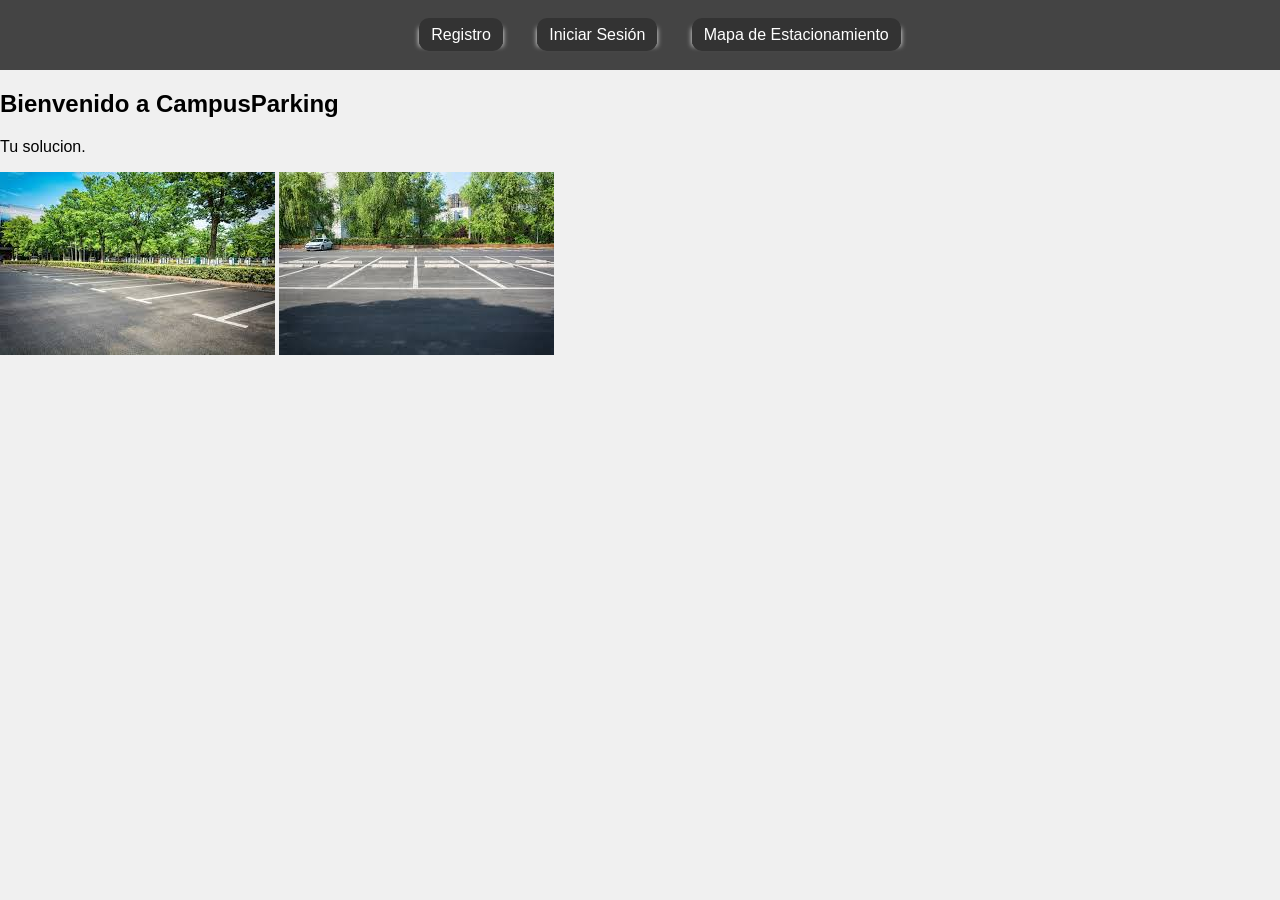
==== Index.html @ c3f00fa8 "feat: :sparkles: initial commit with HTML, CSS, JavaScript files and images for CampusParking projec" ====
<!DOCTYPE html>
<html lang="es">
<head>
    <meta charset="UTF-8">
    <meta name="viewport" content="width=device-width, initial-scale=1.0">
    <link rel="stylesheet" href="CSS/style.css">
    <title>CampusParking</title>
</head>
<body>
    <nav>
        <ul>
            <li><a href="registro.html">Registro</a></li>
            <li><a href="login.html">Iniciar Sesión</a></li>
            <li><a href="mapa.html">Mapa de Estacionamiento</a></li>
        </ul>
    </nav>
    <section>
        <h1>Bienvenido a CampusParking</h1>
        <p>Tu solucion.</p>
        <img src="Img/img.jpeg" alt="estacionamiento">
        <img src="Img/esta.jpeg" alt="estacionamiento">
    </section>
    
</body>
</html>
---- CSS/style.css ----
body {
    background-color: #f0f0f0;
    font-family: Arial, sans-serif;
    margin: 0;
    padding: 0;
}
header {
    background-color: #333;
    color: white;
    padding: 20px;
    text-align: center;
}
nav {
    background-color: #444;
    padding: 10px;
    display: flex;
    justify-content: center;
    align-items: center;
    flex-wrap: nowrap; 
    overflow-x: auto; 
}
li {
    list-style: none;
    margin: 0 15px;
    display: inline-block; 
    box-shadow: #f0f0f0 0px 2px 5px; 
}
a {
    color: white;
    text-decoration: none;
    font-size: 16px; 
    background-color: #333;
    border-radius: 10px;
    padding: 8px 12px; 
}
a:hover {
    text-decoration: underline;
}
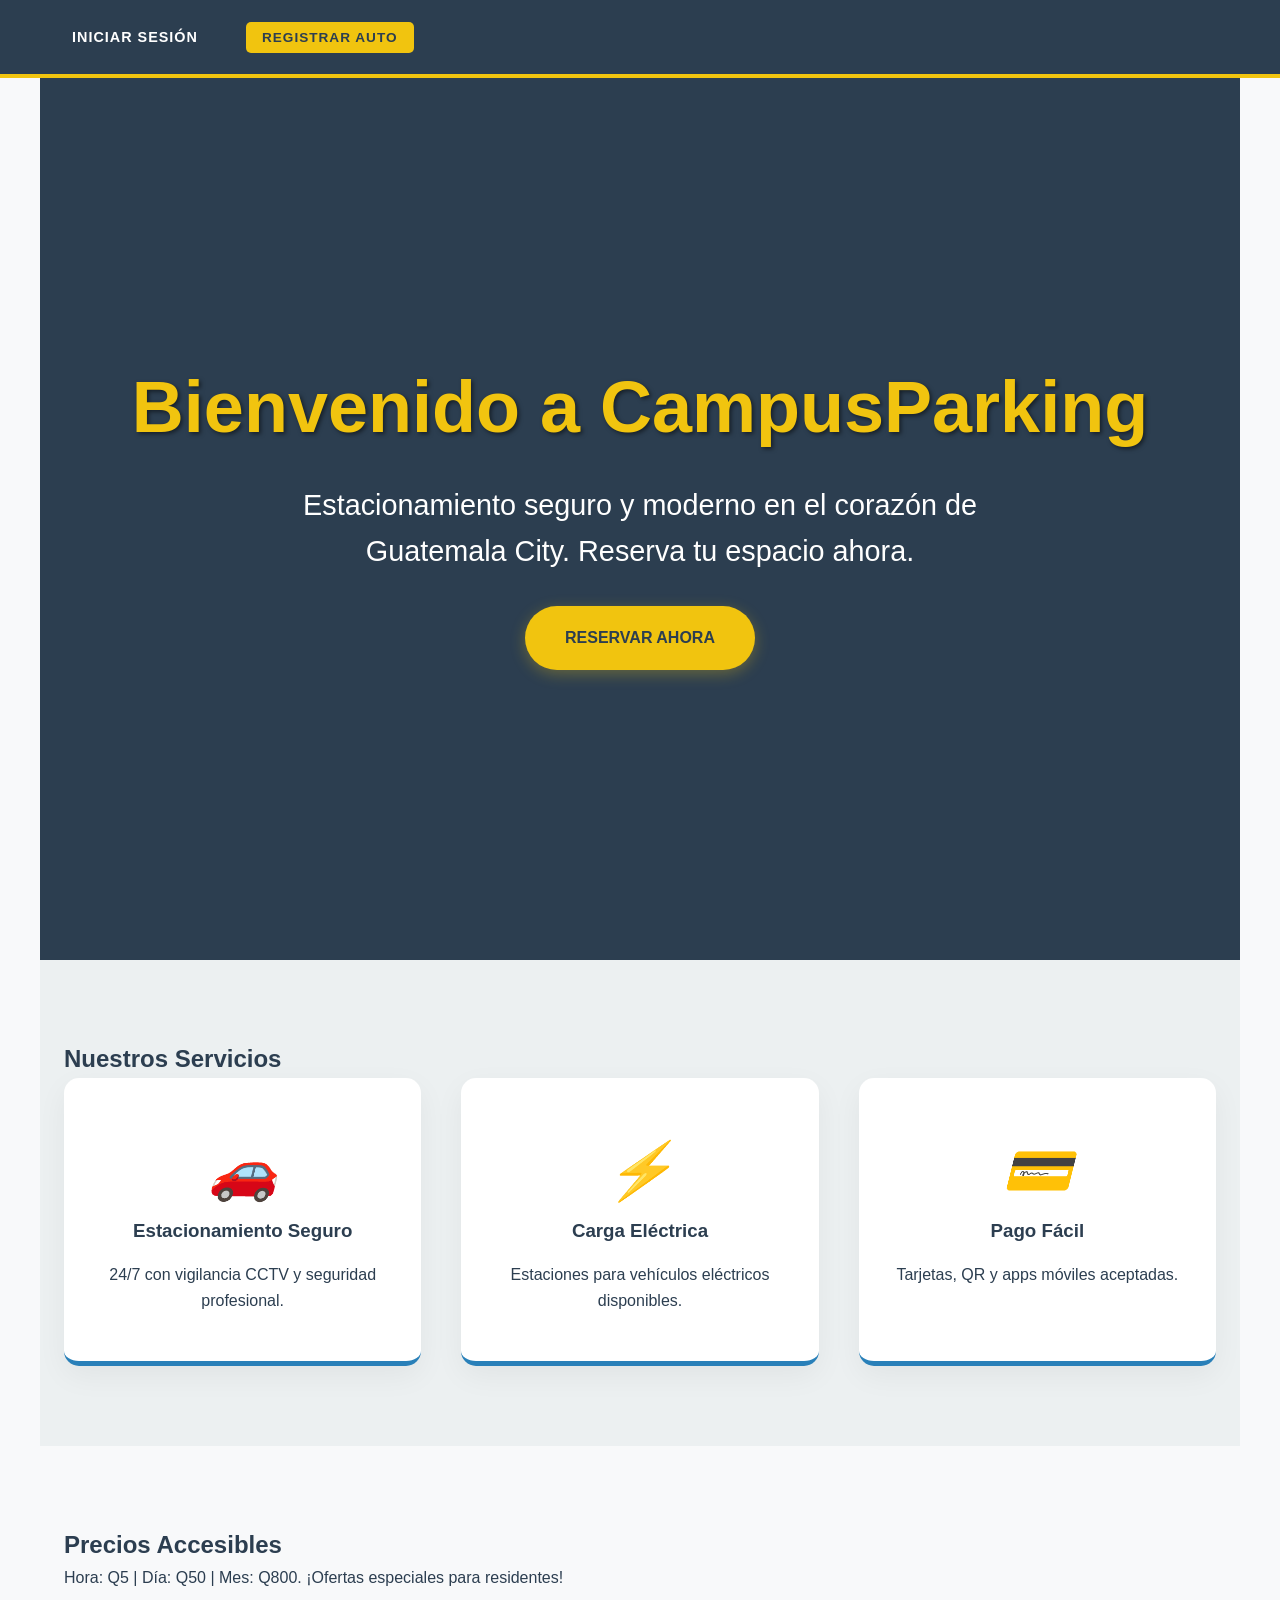
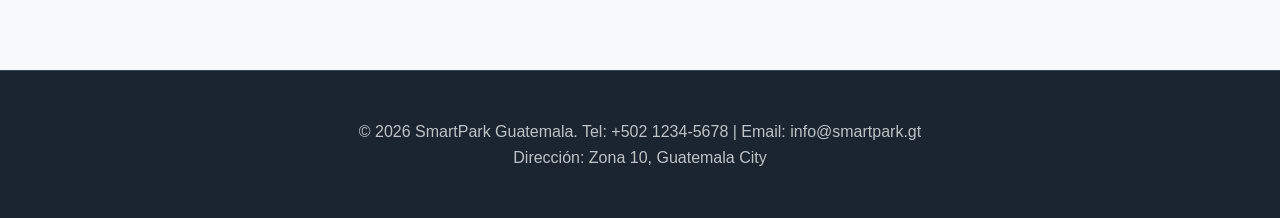
==== commit 4c09e9da: "feat: :sparkles: remove unused CSS and HTML files; add VSCode settings for live server" ====
--- a/Index.html
+++ b/Index.html
@@ -1,3 +1,4 @@
+
 <!DOCTYPE html>
 <html lang="es">
 <head>
@@ -7,19 +8,52 @@
     <title>CampusParking</title>
 </head>
 <body>
-    <nav>
-        <ul>
-            <li><a href="registro.html">Registro</a></li>
-            <li><a href="login.html">Iniciar Sesión</a></li>
-            <li><a href="mapa.html">Mapa de Estacionamiento</a></li>
-        </ul>
-    </nav>
-    <section>
+    <header>
+        <header>
+            <nav class="nav-container">
+                <ul class="nav-user">
+                    <li><a href="login.html" class="link-login">Iniciar Sesión</a></li>
+                    <li><a href="registro.html" class="btn-small">Registrar Auto</a></li>
+                </ul>
+            </nav>
+        </header>
+    </header>
+
+    <section id="inicio" class="hero">
         <h1>Bienvenido a CampusParking</h1>
-        <p>Tu solucion.</p>
-        <img src="Img/img.jpeg" alt="estacionamiento">
-        <img src="Img/esta.jpeg" alt="estacionamiento">
+        <p>Estacionamiento seguro y moderno en el corazón de Guatemala City. Reserva tu espacio ahora.</p>
+        <a href="#servicios" class="btn">Reservar Ahora</a>
     </section>
-    
-</body>
+
+    <section id="servicios" class="features">
+        <h2>Nuestros Servicios</h2>
+        <div class="features-grid">
+            <div class="feature">
+                <i>🚗</i>
+                <h3>Estacionamiento Seguro</h3>
+                <p>24/7 con vigilancia CCTV y seguridad profesional.</p>
+            </div>
+            <div class="feature">
+                <i>⚡</i>
+                <h3>Carga Eléctrica</h3>
+                <p>Estaciones para vehículos eléctricos disponibles.</p>
+            </div>
+            <div class="feature">
+                <i>💳</i>
+                <h3>Pago Fácil</h3>
+                <p>Tarjetas, QR y apps móviles aceptadas.</p>
+            </div>
+        </div>
+    </section>
+
+    <section id="precios">
+        <h2>Precios Accesibles</h2>
+        <p>Hora: Q5 | Día: Q50 | Mes: Q800. ¡Ofertas especiales para residentes!</p>
+    </section>
+
+    <footer id="contacto">
+        <p>&copy; 2026 SmartPark Guatemala. Tel: +502 1234-5678 | Email: info@smartpark.gt</p>
+        <p>Dirección: Zona 10, Guatemala City</p>
+    </footer>
+</body>    
 </html>
--- a/CSS/style.css
+++ b/CSS/style.css
@@ -1,39 +1,235 @@
-body {
-    background-color: #f0f0f0;
-    font-family: Arial, sans-serif;
-    margin: 0;
-    padding: 0;
-}
-header {
-    background-color: #333;
-    color: white;
-    padding: 20px;
-    text-align: center;
-}
-nav {
-    background-color: #444;
-    padding: 10px;
+* { 
+    margin: 0; 
+    padding: 0; 
+    box-sizing: border-box; 
+}
+
+body { 
+    font-family: 'Segoe UI', Tahoma, Geneva, Verdana, sans-serif; 
+    line-height: 1.6; 
+    color: #2c3e50; 
+    background-color: #f8f9fa;
+    overflow-x: hidden; 
+}
+
+
+header { 
+    background: #2c3e50; 
+    color: #f1c40f; 
+    padding: 1rem 0; 
+    position: fixed; 
+    width: 100%; 
+    top: 0;
+    z-index: 1000; 
+    border-bottom: 4px solid #f1c40f; 
+}
+
+nav ul { 
+    list-style: none; 
+    display: flex; 
+    justify-content: center; 
+    flex-wrap: wrap; 
+}
+
+nav li { 
+    margin: 0.5rem 1rem;
+}
+        
+nav a { 
+    color: #ffffff; 
+    text-decoration: none; 
+    font-weight: bold; 
+    text-transform: uppercase;
+    letter-spacing: 1px;
+}
+
+nav a:hover {
+    color: #f1c40f;
+}
+
+/* Ajustes para el contenedor de navegación */
+.nav-container {
+    max-width: 1200px;
+    margin: 0 auto;
     display: flex;
-    justify-content: center;
+    justify-content: space-between; /* Separa links de login */
     align-items: center;
-    flex-wrap: nowrap; 
-    overflow-x: auto; 
-}
-li {
+    padding: 0 1rem;
+}
+
+.nav-links, .nav-user {
     list-style: none;
-    margin: 0 15px;
-    display: inline-block; 
-    box-shadow: #f0f0f0 0px 2px 5px; 
-}
-a {
-    color: white;
+    display: flex;
+    align-items: center;
+}
+
+/* Estilo específico para los nuevos botones */
+.link-login {
+    color: #ffffff;
     text-decoration: none;
-    font-size: 16px; 
-    background-color: #333;
-    border-radius: 10px;
-    padding: 8px 12px; 
-}
-a:hover {
-    text-decoration: underline;
-}
-
+    font-weight: bold;
+    margin-right: 1rem;
+    font-size: 0.9rem;
+}
+
+.link-login:hover {
+    color: #f1c40f;
+}
+
+.btn-small {
+    background: #f1c40f;
+    color: #2c3e50;
+    padding: 0.5rem 1rem;
+    text-decoration: none;
+    border-radius: 5px;
+    font-weight: bold;
+    font-size: 0.85rem;
+    transition: background 0.3s;
+    text-transform: uppercase;
+}
+
+.btn-small:hover {
+    background: #ffffff;
+}
+
+/* Ajuste Responsivo para móviles */
+@media (max-width: 768px) {
+    .nav-container {
+        flex-direction: column; /* Apila todo en vertical */
+        gap: 1rem;
+    }
+    
+    .nav-links, .nav-user {
+        padding: 0;
+        margin: 0;
+    }
+
+    .nav-user {
+        border-top: 1px solid rgba(255,255,255,0.1);
+        padding-top: 1rem;
+        width: 100%;
+        justify-content: center;
+    }
+}
+
+.hero { 
+    background: linear-gradient(rgba(44, 62, 80, 0.8), rgba(44, 62, 80, 0.8)), 
+                url('https://images.unsplash.com/photo-1506521781263-d8422e82f27a?auto=format&fit=crop&w=1200&q=80'); 
+    background-color: #2c3e50;
+    background-size: cover;
+    background-position: center;
+    min-height: 100vh; 
+    display: flex; 
+    flex-direction: column; 
+    justify-content: center; 
+    align-items: center; 
+    text-align: center; 
+    color: white; 
+    padding: 2rem; 
+    margin-top: 60px; 
+}
+        
+.hero h1 { 
+    font-size: clamp(2.5rem, 8vw, 4.5rem); 
+    color: #f1c40f; /* Título en amarillo tráfico */
+    text-shadow: 2px 2px 4px rgba(0,0,0,0.5);
+    margin-bottom: 1rem; 
+}
+        
+.hero p { 
+    font-size: clamp(1.1rem, 4vw, 1.8rem); 
+    margin-bottom: 2rem; 
+    max-width: 800px;
+}
+
+/* Botón - Llamado a la acción claro */
+.btn { 
+    background: #f1c40f; 
+    color: #2c3e50; 
+    padding: 1.2rem 2.5rem; 
+    text-decoration: none; 
+    border-radius: 50px; /* Bordes redondeados modernos */
+    font-weight: 800; 
+    text-transform: uppercase;
+    transition: all 0.3s ease; 
+    box-shadow: 0 4px 15px rgba(241, 196, 15, 0.3);
+}
+
+.btn:hover { 
+    background: #ffffff; 
+    transform: translateY(-3px);
+    box-shadow: 0 6px 20px rgba(0,0,0,0.2);
+}
+
+/* Secciones */
+section { 
+    padding: 5rem 1.5rem; 
+    max-width: 1200px; 
+    margin: 0 auto; 
+}
+
+.features { 
+    background: #ecf0f1; /* Gris cemento claro */
+    width: 100%;
+}
+
+.features-grid { 
+    display: grid; 
+    grid-template-columns: repeat(auto-fit, minmax(280px, 1fr)); 
+    gap: 2.5rem; 
+}
+
+.feature { 
+    text-align: center; 
+    padding: 3rem 2rem; 
+    background: #ffffff; 
+    border-radius: 15px; 
+    border-bottom: 5px solid #2980b9; /* Detalle en azul informativo */
+    box-shadow: 0 10px 30px rgba(0,0,0,0.05); 
+}
+
+.feature i { 
+    font-size: 3.5rem; 
+    color: #2980b9; 
+    margin-bottom: 1.5rem; 
+}
+
+.feature h3 {
+    margin-bottom: 1rem;
+    color: #2c3e50;
+}
+
+/* Footer */
+footer { 
+    background: #1a252f; 
+    color: #bdc3c7; 
+    text-align: center;  
+    padding: 3rem; 
+    border-top: 1px solid #34495e;
+}
+
+/* --- Responsividad --- */
+
+@media (max-width: 768px) {
+    header {
+        position: relative; 
+    }
+
+    .hero {
+        margin-top: 0;
+        padding: 60px 20px;
+    }
+
+    nav ul {
+        flex-direction: column; 
+    }
+
+    nav li {
+        margin: 0.8rem 0;
+    }
+
+    .btn {
+        width: 100%;
+        text-align: center;
+    }
+}
